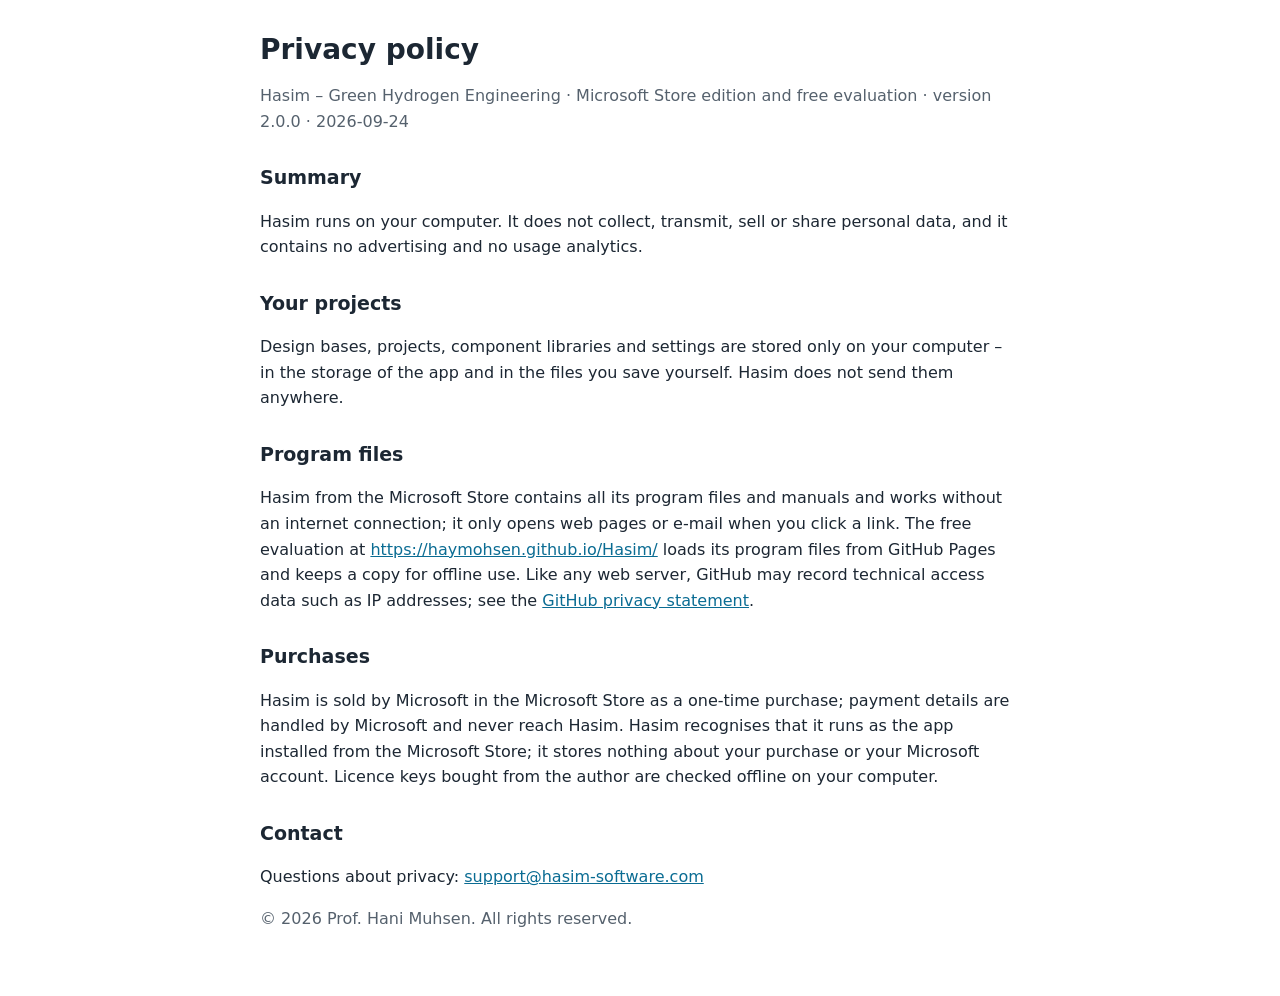
==== privacy.html @ f1add1f0 "Add files via upload" ====
<!doctype html>
<html lang="en"><head><meta charset="utf-8"><meta name="viewport" content="width=device-width, initial-scale=1">
<title>Hasim – Privacy policy</title>
<meta name="author" content="Prof. Hani Muhsen">
<style>
:root { color-scheme: light dark; --fg: #1c2733; --bg: #ffffff; --muted: #55616d; --accent: #0a6c93; }
@media (prefers-color-scheme: dark) { :root { --fg: #e6edf3; --bg: #0f151b; --muted: #a3afbb; --accent: #7cc8ea; } }
body { margin: 0; background: var(--bg); color: var(--fg); font: 16px/1.6 "Segoe UI", system-ui, -apple-system, sans-serif; }
main { max-width: 760px; margin: 0 auto; padding: 32px 16px 48px; }
h1 { font-size: 28px; line-height: 1.25; margin: 0 0 4px; } h2 { font-size: 19px; margin: 28px 0 6px; }
.muted { color: var(--muted); } a { color: var(--accent); }
</style></head><body><main>
<h1>Privacy policy</h1>
<p class="muted">Hasim – Green Hydrogen Engineering · Microsoft Store edition and free evaluation · version 2.0.0 · 2026-09-24</p>
<h2>Summary</h2>
<p>Hasim runs on your computer. It does not collect, transmit, sell or share personal data, and it contains no advertising and no usage analytics.</p>
<h2>Your projects</h2>
<p>Design bases, projects, component libraries and settings are stored only on your computer – in the storage of the app and in the files you save yourself. Hasim does not send them anywhere.</p>
<h2>Program files</h2>
<p>Hasim from the Microsoft Store contains all its program files and manuals and works without an internet connection; it only opens web pages or e-mail when you click a link. The free evaluation at <a href="https://haymohsen.github.io/Hasim/">https://haymohsen.github.io/Hasim/</a> loads its program files from GitHub Pages and keeps a copy for offline use. Like any web server, GitHub may record technical access data such as IP addresses; see the <a href="https://docs.github.com/en/site-policy/privacy-policies/github-general-privacy-statement">GitHub privacy statement</a>.</p>
<h2>Purchases</h2>
<p>Hasim is sold by Microsoft in the Microsoft Store as a one-time purchase; payment details are handled by Microsoft and never reach Hasim. Hasim recognises that it runs as the app installed from the Microsoft Store; it stores nothing about your purchase or your Microsoft account. Licence keys bought from the author are checked offline on your computer.</p>
<h2>Contact</h2>
<p>Questions about privacy: <a href="mailto:support@hasim-software.com">support@hasim-software.com</a></p>
<p class="muted">© 2026 Prof. Hani Muhsen. All rights reserved.</p>
</main></body></html>
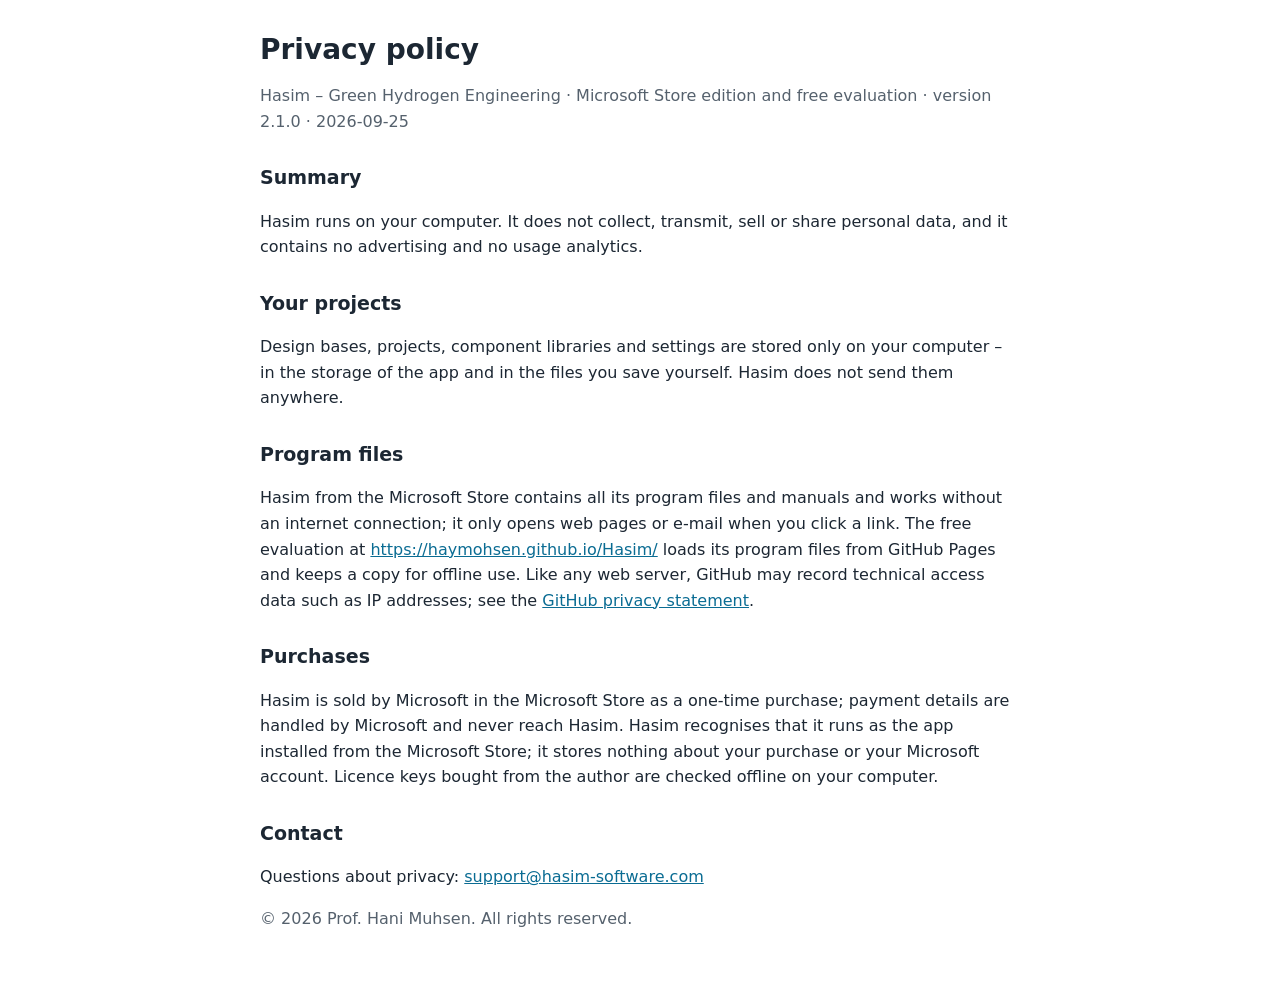
==== commit 69cf9d14: "Add files via upload" ====
--- a/privacy.html
+++ b/privacy.html
@@ -11,7 +11,7 @@
 .muted { color: var(--muted); } a { color: var(--accent); }
 </style></head><body><main>
 <h1>Privacy policy</h1>
-<p class="muted">Hasim – Green Hydrogen Engineering · Microsoft Store edition and free evaluation · version 2.0.0 · 2026-09-24</p>
+<p class="muted">Hasim – Green Hydrogen Engineering · Microsoft Store edition and free evaluation · version 2.1.0 · 2026-09-25</p>
 <h2>Summary</h2>
 <p>Hasim runs on your computer. It does not collect, transmit, sell or share personal data, and it contains no advertising and no usage analytics.</p>
 <h2>Your projects</h2>
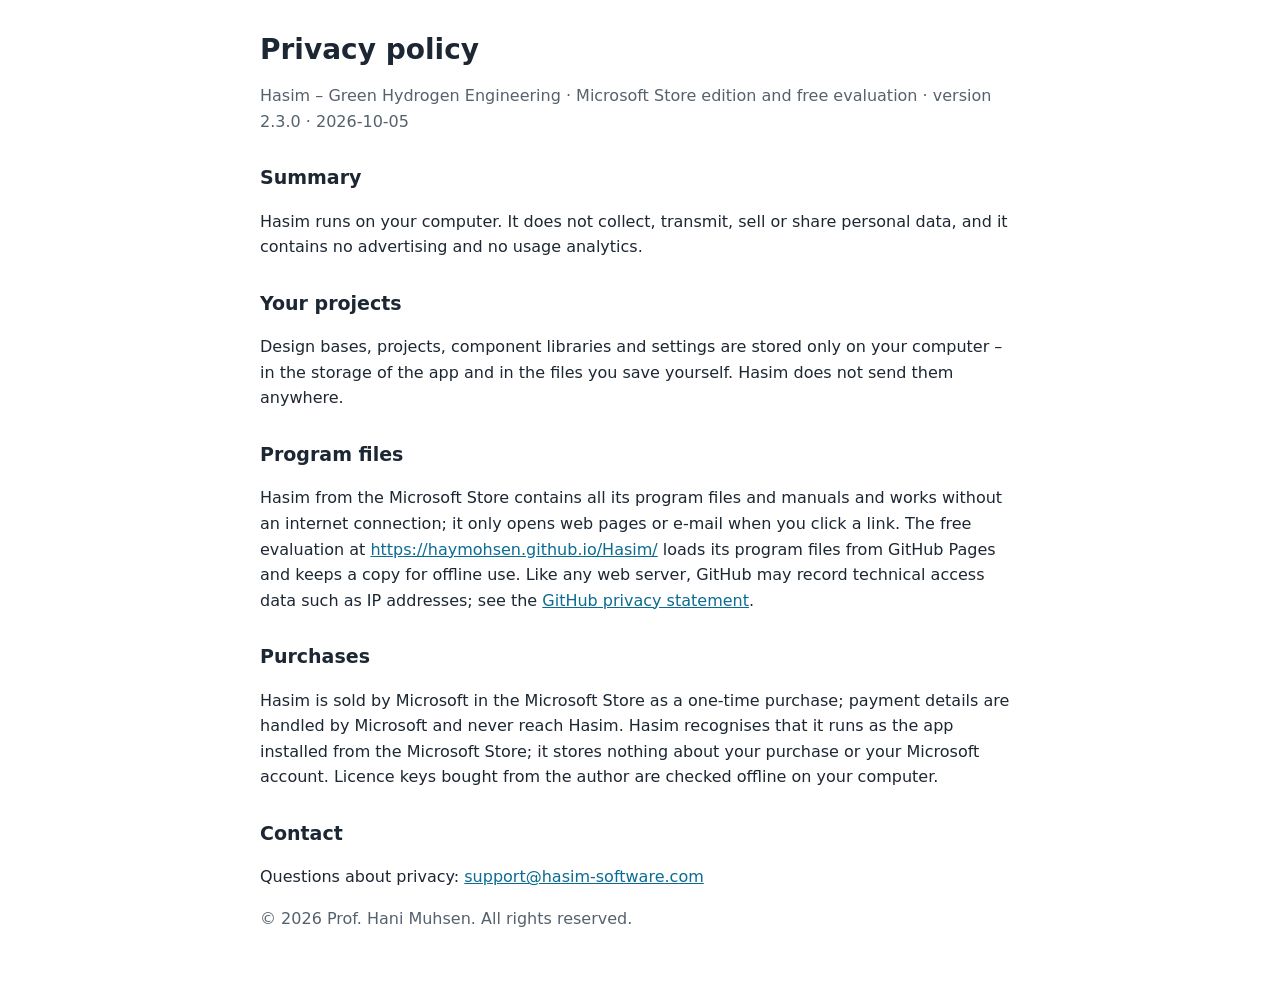
==== commit db52cd5e: "commit message" ====
--- a/privacy.html
+++ b/privacy.html
@@ -11,7 +11,7 @@
 .muted { color: var(--muted); } a { color: var(--accent); }
 </style></head><body><main>
 <h1>Privacy policy</h1>
-<p class="muted">Hasim – Green Hydrogen Engineering · Microsoft Store edition and free evaluation · version 2.1.0 · 2026-09-25</p>
+<p class="muted">Hasim – Green Hydrogen Engineering · Microsoft Store edition and free evaluation · version 2.3.0 · 2026-10-05</p>
 <h2>Summary</h2>
 <p>Hasim runs on your computer. It does not collect, transmit, sell or share personal data, and it contains no advertising and no usage analytics.</p>
 <h2>Your projects</h2>
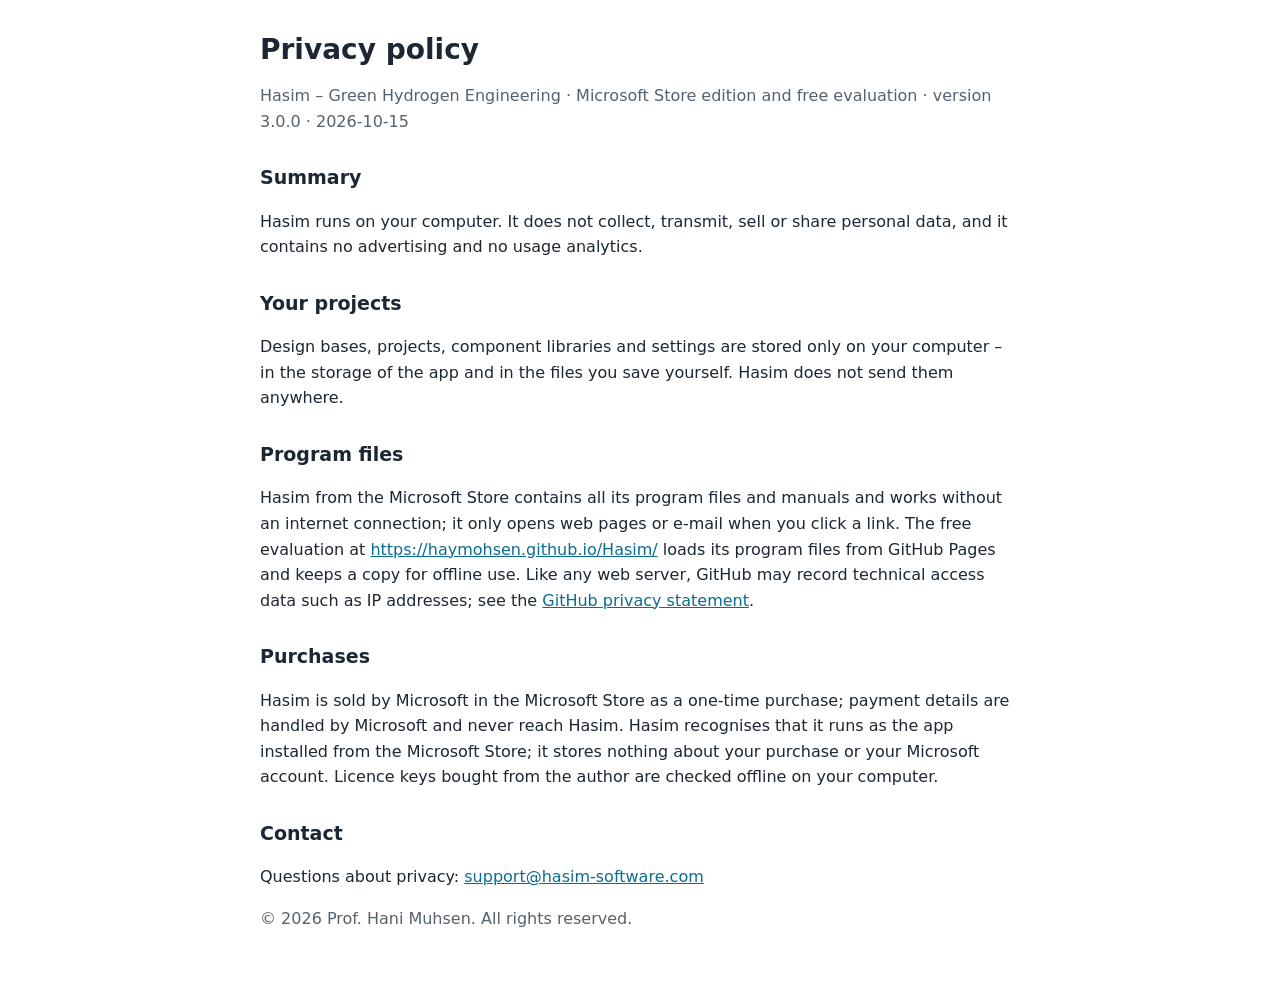
==== commit a0d01ffb: "Update evaluation site to Hasim 3.0.0 Co-authored-by: Copilot <223556219+Copilot@users.noreply.githu" ====
--- a/privacy.html
+++ b/privacy.html
@@ -11,7 +11,7 @@
 .muted { color: var(--muted); } a { color: var(--accent); }
 </style></head><body><main>
 <h1>Privacy policy</h1>
-<p class="muted">Hasim – Green Hydrogen Engineering · Microsoft Store edition and free evaluation · version 2.3.0 · 2026-10-05</p>
+<p class="muted">Hasim – Green Hydrogen Engineering · Microsoft Store edition and free evaluation · version 3.0.0 · 2026-10-15</p>
 <h2>Summary</h2>
 <p>Hasim runs on your computer. It does not collect, transmit, sell or share personal data, and it contains no advertising and no usage analytics.</p>
 <h2>Your projects</h2>
